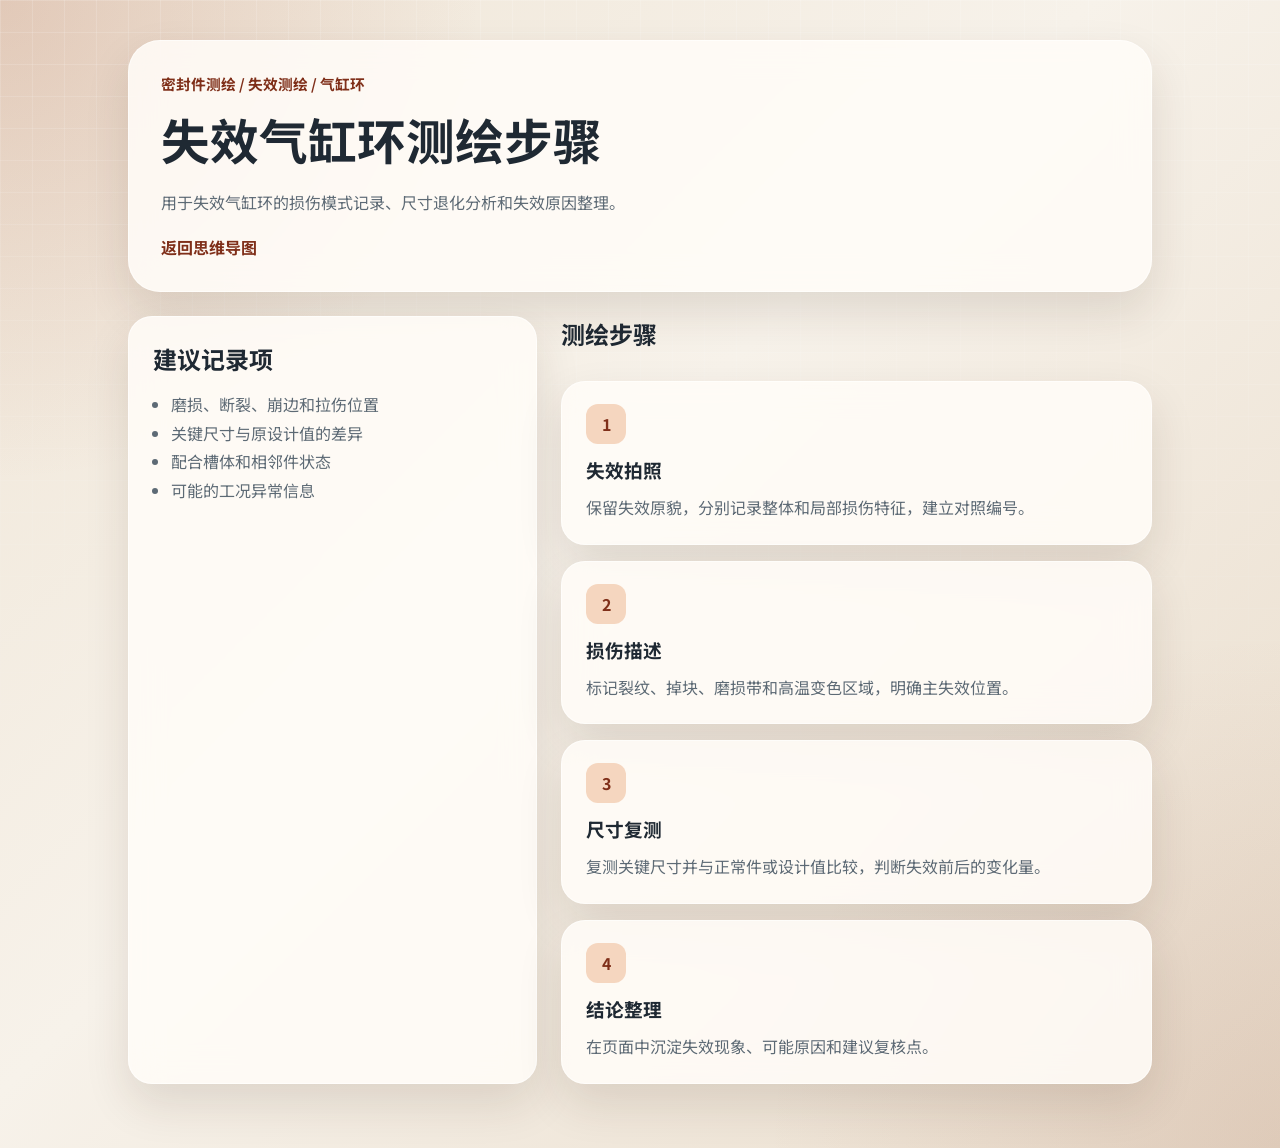
==== shixiao-qiganghuan.html @ 84e3e571 "init" ====
<!DOCTYPE html>
<html lang="zh-CN">
<head>
  <meta charset="UTF-8">
  <meta name="viewport" content="width=device-width, initial-scale=1.0">
  <title>失效气缸环测绘步骤</title>
  <link rel="preconnect" href="https://fonts.googleapis.com">
  <link rel="preconnect" href="https://fonts.gstatic.com" crossorigin>
  <link href="https://fonts.googleapis.com/css2?family=Noto+Sans+SC:wght@400;500;700;800&display=swap" rel="stylesheet">
  <link rel="stylesheet" href="./styles.css">
</head>
<body>
  <main class="detail-page">
    <section class="detail-hero">
      <p class="detail-breadcrumb">密封件测绘 / 失效测绘 / 气缸环</p>
      <h1>失效气缸环测绘步骤</h1>
      <p class="detail-summary">用于失效气缸环的损伤模式记录、尺寸退化分析和失效原因整理。</p>
      <a class="back-link" href="./index.html">返回思维导图</a>
    </section>
    <section class="detail-layout">
      <aside class="detail-card">
        <h2>建议记录项</h2>
        <ul>
          <li>磨损、断裂、崩边和拉伤位置</li>
          <li>关键尺寸与原设计值的差异</li>
          <li>配合槽体和相邻件状态</li>
          <li>可能的工况异常信息</li>
        </ul>
      </aside>
      <div class="detail-steps">
        <h2>测绘步骤</h2>
        <article class="detail-step"><strong>1</strong><h3>失效拍照</h3><p>保留失效原貌，分别记录整体和局部损伤特征，建立对照编号。</p></article>
        <article class="detail-step"><strong>2</strong><h3>损伤描述</h3><p>标记裂纹、掉块、磨损带和高温变色区域，明确主失效位置。</p></article>
        <article class="detail-step"><strong>3</strong><h3>尺寸复测</h3><p>复测关键尺寸并与正常件或设计值比较，判断失效前后的变化量。</p></article>
        <article class="detail-step"><strong>4</strong><h3>结论整理</h3><p>在页面中沉淀失效现象、可能原因和建议复核点。</p></article>
      </div>
    </section>
  </main>
</body>
</html>
---- styles.css ----
:root {
  --bg: #f4efe7;
  --bg-strong: #e5d7c4;
  --paper: rgba(255, 252, 247, 0.88);
  --ink: #1f2933;
  --muted: #5d6a75;
  --line: rgba(31, 41, 51, 0.12);
  --accent: #a4492f;
  --accent-deep: #7f2f19;
  --accent-soft: #f5d6bf;
  --shadow: 0 20px 45px rgba(56, 35, 18, 0.12);
}

* {
  box-sizing: border-box;
}

html {
  scroll-behavior: smooth;
}

body {
  margin: 0;
  font-family: "Noto Sans SC", sans-serif;
  color: var(--ink);
  background:
    radial-gradient(circle at top left, rgba(164, 73, 47, 0.18), transparent 28%),
    radial-gradient(circle at bottom right, rgba(127, 47, 25, 0.1), transparent 30%),
    linear-gradient(135deg, #efe5d6 0%, #f7f2ea 45%, #e9dccb 100%);
}

a {
  color: inherit;
}

body::before {
  content: "";
  position: fixed;
  inset: 0;
  pointer-events: none;
  background-image:
    linear-gradient(rgba(255, 255, 255, 0.2) 1px, transparent 1px),
    linear-gradient(90deg, rgba(255, 255, 255, 0.2) 1px, transparent 1px);
  background-size: 32px 32px;
  mask-image: linear-gradient(to bottom, rgba(0, 0, 0, 0.8), transparent);
}

.page-shell {
  max-width: 1440px;
  margin: 0 auto;
  padding: 28px;
  display: grid;
  grid-template-columns: 280px 1fr;
  gap: 24px;
}

.sidebar,
.hero,
.tree-card,
.info-card,
.table-card,
.note-strip,
.timeline-item,
.record-card {
  backdrop-filter: blur(16px);
  background: var(--paper);
  border: 1px solid rgba(255, 255, 255, 0.6);
  box-shadow: var(--shadow);
}

.sidebar {
  position: sticky;
  top: 24px;
  align-self: start;
  min-height: calc(100vh - 48px);
  border-radius: 28px;
  padding: 28px 24px;
}

.brand {
  display: flex;
  gap: 14px;
  align-items: center;
  margin-bottom: 30px;
}

.brand-mark {
  width: 56px;
  height: 56px;
  display: inline-flex;
  align-items: center;
  justify-content: center;
  border-radius: 18px;
  background: linear-gradient(135deg, var(--accent), var(--accent-deep));
  color: #fff;
  font-size: 0.84rem;
  font-weight: 800;
  letter-spacing: 0.12em;
}

.brand h1,
.hero h2,
.section h3,
.tree-branch h4,
.info-card h4,
.timeline-item h4,
.record-card h4 {
  margin: 0;
}

.eyebrow {
  margin: 0 0 6px;
  color: var(--accent-deep);
  text-transform: uppercase;
  letter-spacing: 0.12em;
  font-size: 0.78rem;
  font-weight: 700;
}

.side-nav {
  display: grid;
  gap: 10px;
}

.side-nav a {
  color: var(--ink);
  text-decoration: none;
  padding: 12px 14px;
  border-radius: 14px;
  background: rgba(255, 255, 255, 0.6);
  border: 1px solid var(--line);
  transition: transform 0.2s ease, background 0.2s ease;
}

.side-nav a:hover,
.side-nav a.is-active {
  background: var(--accent-soft);
  transform: translateX(4px);
}

.sidebar-note {
  margin-top: 24px;
  padding-top: 20px;
  border-top: 1px solid var(--line);
  color: var(--muted);
  font-size: 0.95rem;
}

.content {
  display: grid;
  gap: 24px;
}

.hero {
  border-radius: 32px;
  padding: 36px;
  display: grid;
  grid-template-columns: minmax(0, 1.6fr) minmax(280px, 0.8fr);
  gap: 24px;
  overflow: hidden;
  position: relative;
}

.hero::after {
  content: "";
  position: absolute;
  right: -60px;
  top: -60px;
  width: 240px;
  height: 240px;
  border-radius: 50%;
  background: radial-gradient(circle, rgba(164, 73, 47, 0.18) 0%, transparent 68%);
}

.hero-text {
  max-width: 720px;
  line-height: 1.8;
  color: var(--muted);
}

.hero-actions {
  display: flex;
  gap: 12px;
  flex-wrap: wrap;
  margin-top: 22px;
}

.button {
  text-decoration: none;
  padding: 12px 18px;
  border-radius: 999px;
  font-weight: 700;
}

.button.primary {
  background: linear-gradient(135deg, var(--accent), var(--accent-deep));
  color: #fff;
}

.button.secondary {
  border: 1px solid var(--line);
  color: var(--ink);
  background: rgba(255, 255, 255, 0.74);
}

.hero-panel {
  border-radius: 24px;
  padding: 24px;
  background: linear-gradient(180deg, rgba(255, 255, 255, 0.88), rgba(245, 214, 191, 0.6));
  border: 1px solid rgba(164, 73, 47, 0.14);
}

.panel-title {
  margin: 0 0 16px;
  font-weight: 700;
}

.summary-list {
  margin: 0;
  padding-left: 18px;
  display: grid;
  gap: 10px;
}

.section {
  display: grid;
  gap: 18px;
}

.section-heading {
  display: flex;
  align-items: end;
  justify-content: space-between;
  gap: 16px;
}

.tree-card {
  border-radius: 28px;
  padding: 28px;
}

.tree-root {
  width: fit-content;
  margin: 0 auto 24px;
  padding: 14px 26px;
  border-radius: 999px;
  background: linear-gradient(135deg, var(--accent), var(--accent-deep));
  color: #fff;
  font-weight: 800;
  letter-spacing: 0.04em;
}

.tree-grid,
.card-grid,
.record-layout {
  display: grid;
  gap: 18px;
}

.tree-grid {
  grid-template-columns: repeat(3, minmax(0, 1fr));
}

.tree-branch {
  padding: 22px;
  border-radius: 22px;
  background: rgba(255, 255, 255, 0.7);
  border: 1px solid var(--line);
}

.tree-branch ul,
.info-card ul,
.record-card ul {
  margin: 14px 0 0;
  padding-left: 18px;
  color: var(--muted);
  line-height: 1.8;
}

.card-grid {
  grid-template-columns: repeat(2, minmax(0, 1fr));
}

.info-card,
.record-card {
  border-radius: 24px;
  padding: 24px;
}

.info-card p,
.record-card p,
.timeline-item p {
  color: var(--muted);
  line-height: 1.8;
}

.table-card {
  border-radius: 24px;
  overflow: hidden;
}

table {
  width: 100%;
  border-collapse: collapse;
}

th,
td {
  padding: 16px 18px;
  text-align: left;
  border-bottom: 1px solid var(--line);
}

th {
  background: rgba(164, 73, 47, 0.08);
}

.note-strip {
  border-radius: 18px;
  padding: 18px 20px;
  color: var(--muted);
}

.timeline {
  display: grid;
  gap: 14px;
}

.timeline-item {
  border-radius: 22px;
  padding: 20px 22px;
  display: grid;
  grid-template-columns: 72px 1fr;
  gap: 18px;
  align-items: start;
}

.timeline-index {
  display: inline-flex;
  align-items: center;
  justify-content: center;
  width: 56px;
  height: 56px;
  border-radius: 18px;
  background: var(--accent-soft);
  color: var(--accent-deep);
  font-weight: 800;
}

.record-layout {
  grid-template-columns: repeat(2, minmax(0, 1fr));
}

.scroll-top {
  position: fixed;
  right: 28px;
  bottom: 28px;
  width: 48px;
  height: 48px;
  border: none;
  border-radius: 50%;
  background: linear-gradient(135deg, var(--accent), var(--accent-deep));
  color: #fff;
  cursor: pointer;
  box-shadow: var(--shadow);
  opacity: 0;
  visibility: hidden;
  transition: opacity 0.2s ease, visibility 0.2s ease, transform 0.2s ease;
}

.scroll-top.is-visible {
  opacity: 1;
  visibility: visible;
}

.scroll-top:hover {
  transform: translateY(-4px);
}

.mindmap-body {
  min-height: 100vh;
}

.mindmap-page {
  max-width: 1400px;
  margin: 0 auto;
  padding: 40px 28px 56px;
}

.mindmap-header {
  max-width: 820px;
  margin-bottom: 28px;
}

.mindmap-header h1 {
  margin: 0;
  font-size: clamp(2.2rem, 4vw, 4rem);
}

.mindmap-intro {
  margin: 14px 0 0;
  color: var(--muted);
  line-height: 1.8;
}

.mindmap-board {
  position: relative;
  padding: 36px;
  border-radius: 34px;
  backdrop-filter: blur(16px);
  background: var(--paper);
  border: 1px solid rgba(255, 255, 255, 0.6);
  box-shadow: var(--shadow);
}

.mindmap-root {
  width: fit-content;
  margin-bottom: 28px;
  padding: 20px 28px;
  border-radius: 20px;
  background: linear-gradient(135deg, #0fa7a0, #0d8a84);
  color: #fff;
  font-size: 1.8rem;
  font-weight: 800;
}

.mindmap-columns {
  display: grid;
  grid-template-columns: 1.3fr 0.8fr;
  gap: 24px;
  align-items: start;
}

.mindmap-branch,
.mindmap-node {
  position: relative;
}

.mindmap-branch {
  padding: 24px;
  border-radius: 24px;
  background: rgba(255, 255, 255, 0.66);
  border: 1px solid var(--line);
}

.mindmap-branch h2,
.mindmap-node h3,
.mindmap-node h4 {
  width: fit-content;
  margin: 0;
  padding: 10px 16px;
  border-radius: 14px;
  background: #f1efe9;
  border: 1px solid rgba(31, 41, 51, 0.08);
  font-weight: 700;
}

.mindmap-node h4 {
  font-size: 1rem;
}

.mindmap-subtree {
  display: grid;
  gap: 14px;
  margin-top: 16px;
  padding-left: 22px;
  border-left: 3px solid rgba(31, 41, 51, 0.18);
}

.mindmap-node.compact {
  padding-top: 2px;
}

.leaf-link {
  display: inline-flex;
  align-items: center;
  width: fit-content;
  min-height: 46px;
  padding: 10px 16px;
  border-radius: 14px;
  text-decoration: none;
  background: linear-gradient(180deg, rgba(255, 255, 255, 0.9), rgba(245, 214, 191, 0.7));
  border: 1px solid rgba(164, 73, 47, 0.2);
  box-shadow: 0 10px 24px rgba(56, 35, 18, 0.08);
  transition: transform 0.18s ease, box-shadow 0.18s ease, border-color 0.18s ease;
}

.leaf-link:hover {
  transform: translateX(4px);
  border-color: rgba(164, 73, 47, 0.5);
  box-shadow: 0 14px 28px rgba(56, 35, 18, 0.14);
}

.detail-page {
  max-width: 1080px;
  margin: 0 auto;
  padding: 40px 28px 64px;
}

.detail-hero,
.detail-card,
.detail-step,
.detail-links {
  backdrop-filter: blur(16px);
  background: var(--paper);
  border: 1px solid rgba(255, 255, 255, 0.6);
  box-shadow: var(--shadow);
}

.detail-hero {
  border-radius: 32px;
  padding: 32px;
  margin-bottom: 24px;
}

.detail-breadcrumb {
  margin: 0 0 10px;
  color: var(--accent-deep);
  font-size: 0.92rem;
  font-weight: 700;
}

.detail-hero h1 {
  margin: 0;
  font-size: clamp(2rem, 3.8vw, 3.2rem);
}

.detail-summary {
  margin: 14px 0 0;
  color: var(--muted);
  line-height: 1.8;
}

.detail-layout {
  display: grid;
  grid-template-columns: 0.9fr 1.3fr;
  gap: 24px;
}

.detail-card,
.detail-links {
  border-radius: 24px;
  padding: 24px;
}

.detail-card h2,
.detail-links h2,
.detail-steps h2 {
  margin: 0 0 14px;
}

.detail-card ul,
.detail-links ul {
  margin: 0;
  padding-left: 18px;
  line-height: 1.8;
  color: var(--muted);
}

.detail-steps {
  display: grid;
  gap: 16px;
}

.detail-step {
  border-radius: 24px;
  padding: 22px 24px;
}

.detail-step strong {
  display: inline-flex;
  width: 40px;
  height: 40px;
  align-items: center;
  justify-content: center;
  border-radius: 12px;
  background: var(--accent-soft);
  color: var(--accent-deep);
  margin-bottom: 12px;
}

.detail-step h3 {
  margin: 0 0 10px;
}

.detail-step p {
  margin: 0;
  color: var(--muted);
  line-height: 1.8;
}

.back-link {
  display: inline-flex;
  margin-top: 18px;
  text-decoration: none;
  color: var(--accent-deep);
  font-weight: 700;
}

@media (max-width: 1080px) {
  .page-shell {
    grid-template-columns: 1fr;
  }

  .sidebar {
    position: static;
    min-height: auto;
  }

  .hero,
  .tree-grid,
  .card-grid,
  .record-layout,
  .mindmap-columns,
  .detail-layout {
    grid-template-columns: 1fr;
  }
}

@media (max-width: 720px) {
  .page-shell {
    padding: 16px;
  }

  .sidebar,
  .hero,
  .tree-card,
  .info-card,
  .record-card,
  .timeline-item {
    border-radius: 22px;
  }

  .hero,
  .tree-card {
    padding: 22px;
  }

  .mindmap-page,
  .detail-page {
    padding: 20px 16px 40px;
  }

  .mindmap-board,
  .detail-hero,
  .detail-card,
  .detail-links,
  .detail-step {
    border-radius: 22px;
    padding: 22px;
  }

  .timeline-item {
    grid-template-columns: 1fr;
  }
}
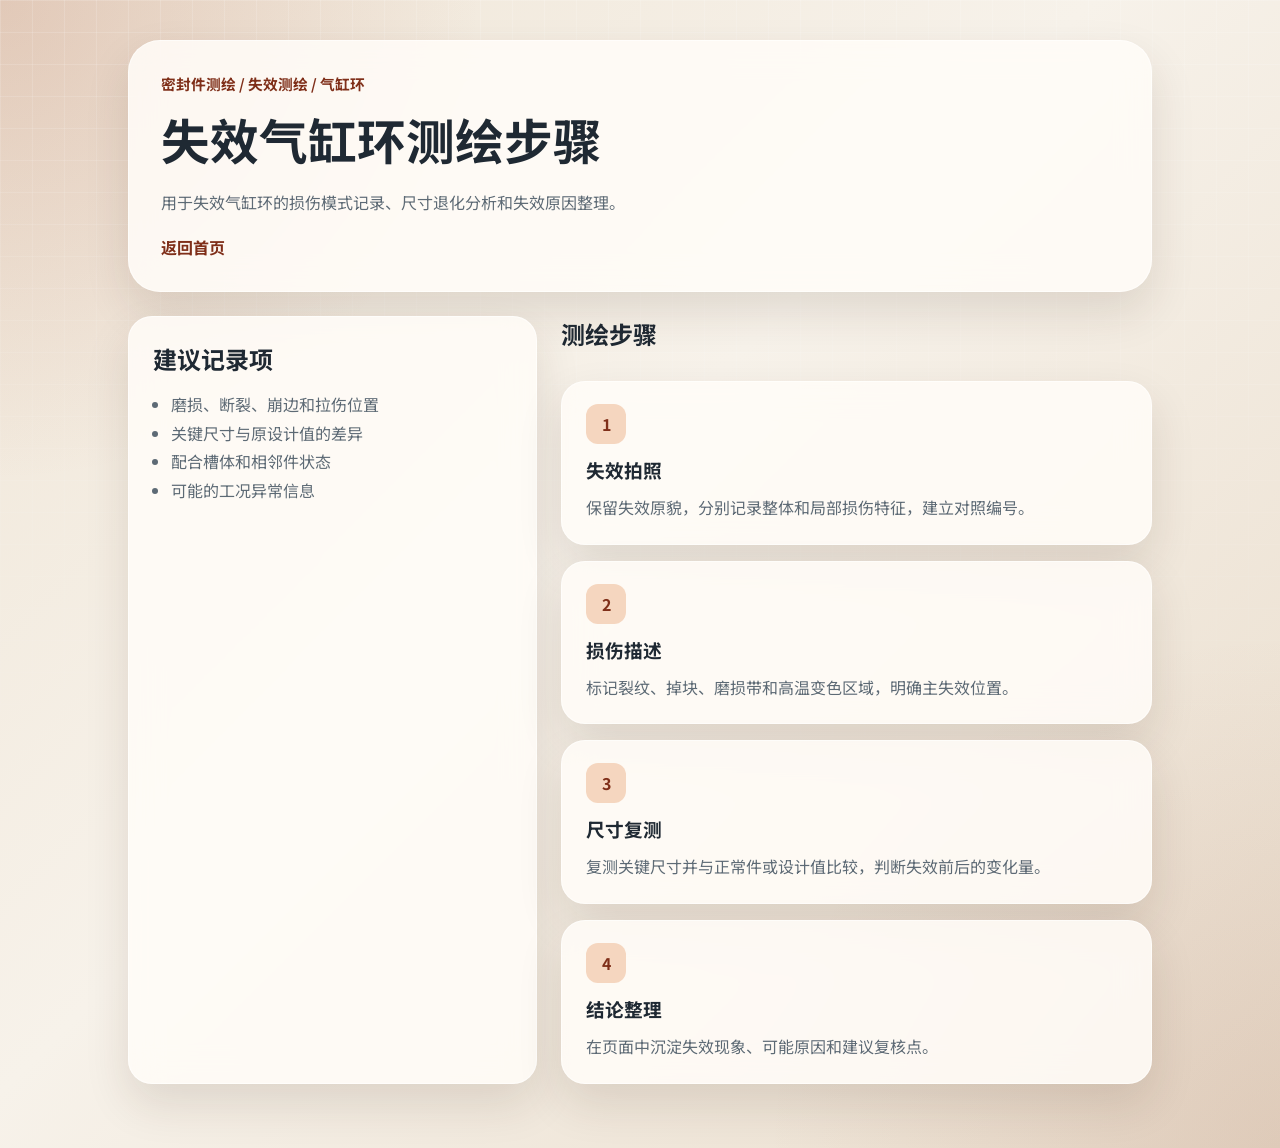
==== commit 4b112c89: "Update homepage mindmap flow and back links" ====
--- a/shixiao-qiganghuan.html
+++ b/shixiao-qiganghuan.html
@@ -15,7 +15,7 @@
       <p class="detail-breadcrumb">密封件测绘 / 失效测绘 / 气缸环</p>
       <h1>失效气缸环测绘步骤</h1>
       <p class="detail-summary">用于失效气缸环的损伤模式记录、尺寸退化分析和失效原因整理。</p>
-      <a class="back-link" href="./index.html">返回思维导图</a>
+      <a class="back-link" href="./index.html">返回首页</a>
     </section>
     <section class="detail-layout">
       <aside class="detail-card">
--- a/styles.css
+++ b/styles.css
@@ -424,6 +424,11 @@
   font-weight: 800;
 }
 
+.mindmap-main-tree {
+  gap: 20px;
+  padding-left: 28px;
+}
+
 .mindmap-columns {
   display: grid;
   grid-template-columns: 1.3fr 0.8fr;
